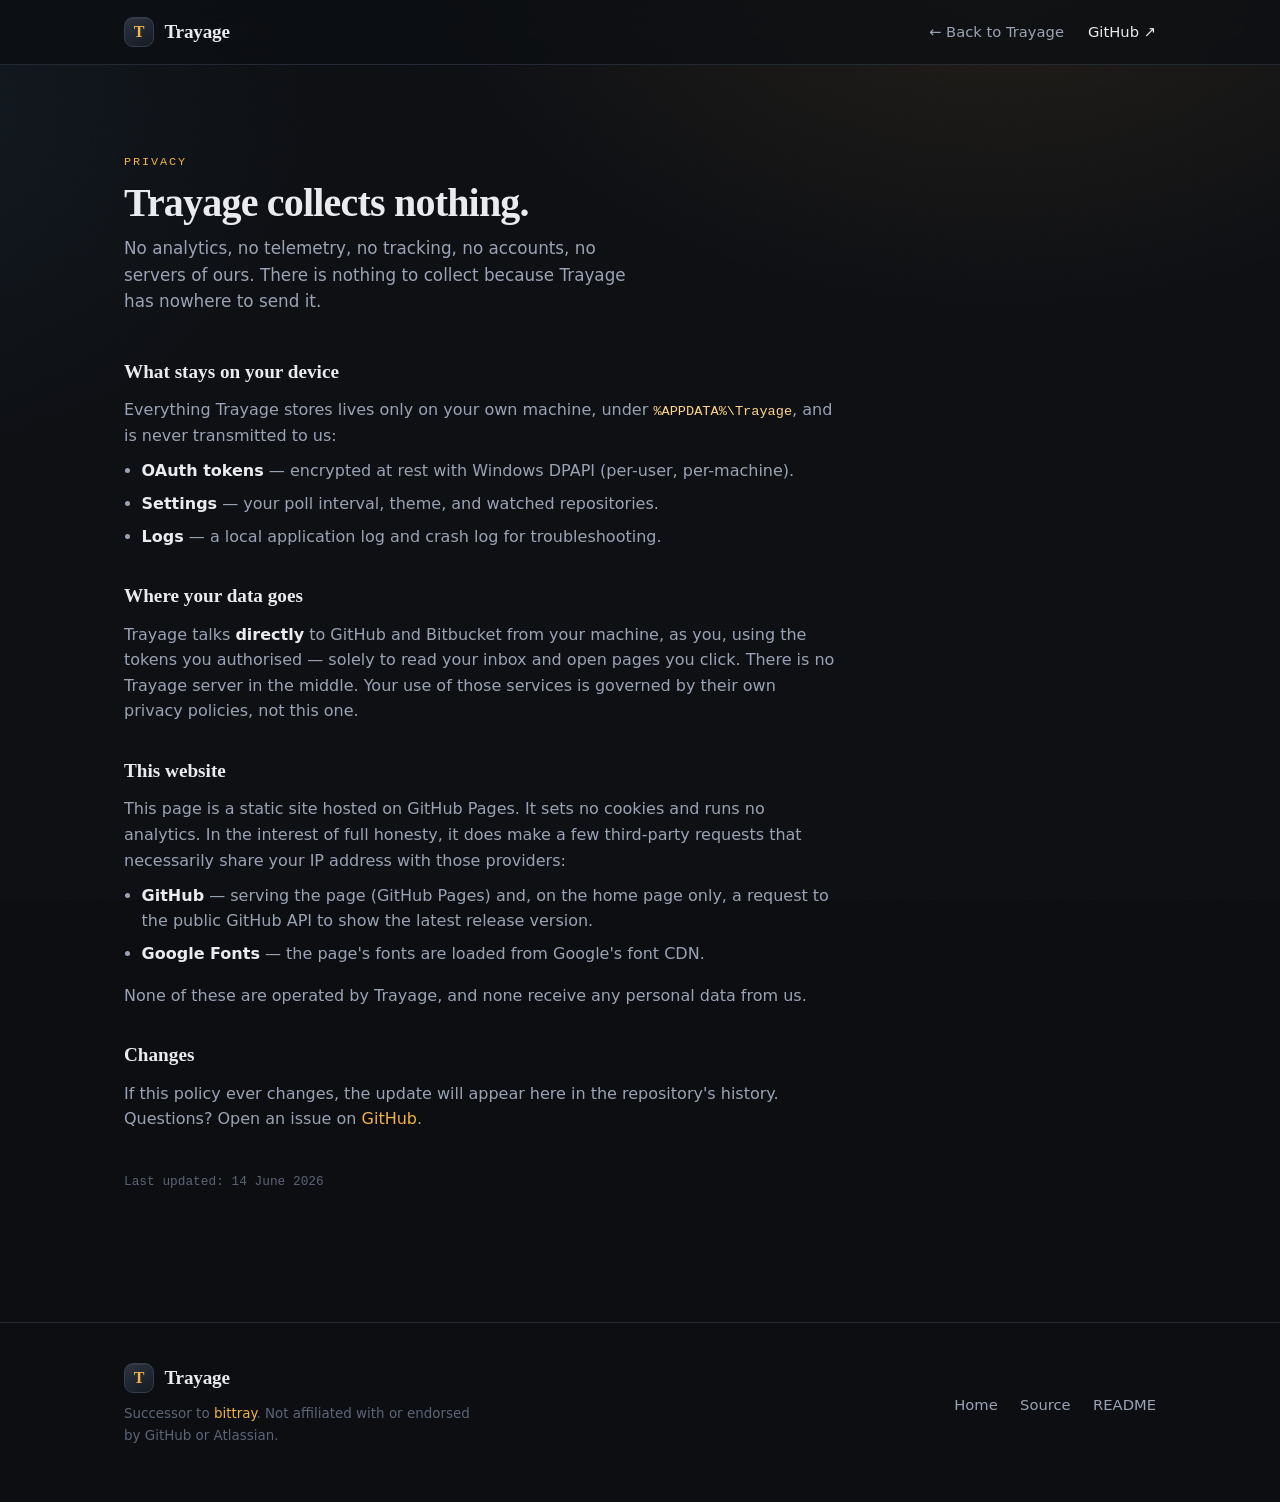
==== docs/privacy.html @ b47af522 "Add project landing page and release-verification docs Static GitHub Pages site under docs/ (index.h" ====
<!DOCTYPE html>
<html lang="en">
<head>
  <meta charset="utf-8" />
  <meta name="viewport" content="width=device-width, initial-scale=1" />

  <!-- This page uses no scripts and makes no API calls, so the policy is stricter
       than the landing page: deny everything but self, data-URI images, and fonts. -->
  <meta http-equiv="Content-Security-Policy" content="default-src 'none'; base-uri 'none'; img-src 'self' data:; style-src 'self' https://fonts.googleapis.com; font-src https://fonts.gstatic.com; form-action 'none'; frame-ancestors 'none'" />
  <meta http-equiv="Permissions-Policy" content="camera=(), microphone=(), geolocation=(), usb=(), serial=(), hid=(), bluetooth=(), midi=(), payment=(), accelerometer=(), gyroscope=(), magnetometer=(), display-capture=(), autoplay=()" />

  <meta name="referrer" content="strict-origin-when-cross-origin" />
  <meta name="color-scheme" content="dark" />
  <meta name="description" content="Trayage privacy policy — Trayage collects nothing. No analytics, no telemetry, no servers." />

  <title>Privacy — Trayage</title>

  <link rel="icon" href="data:image/svg+xml,%3Csvg xmlns='http://www.w3.org/2000/svg' viewBox='0 0 32 32'%3E%3Crect width='32' height='32' rx='8' fill='%23161b23'/%3E%3Ctext x='16' y='22' font-family='Georgia,serif' font-size='18' font-weight='bold' fill='%23f1b24a' text-anchor='middle'%3ET%3C/text%3E%3C/svg%3E" />

  <link rel="preconnect" href="https://fonts.googleapis.com" />
  <link rel="preconnect" href="https://fonts.gstatic.com" crossorigin />
  <link href="https://fonts.googleapis.com/css2?family=Bricolage+Grotesque:opsz,wght@12..96,600;12..96,700;12..96,800&family=Hanken+Grotesk:wght@400;500;600&family=JetBrains+Mono:wght@400;500&display=swap" rel="stylesheet" />
  <link rel="stylesheet" href="styles.css" />
</head>
<body>

  <header class="topbar">
    <div class="wrap">
      <div class="brand"><span class="mark">T</span> Trayage</div>
      <nav class="nav">
        <a href="index.html">← Back to Trayage</a>
        <a class="ext" href="https://github.com/michaelsanford/Trayage">GitHub ↗</a>
      </nav>
    </div>
  </header>

  <section>
    <div class="wrap">
      <div class="section-head">
        <div class="kicker">Privacy</div>
        <h2>Trayage collects nothing.</h2>
        <p>No analytics, no telemetry, no tracking, no accounts, no servers of ours. There is
          nothing to collect because Trayage has nowhere to send it.</p>
      </div>

      <div class="legal">
        <h3>What stays on your device</h3>
        <p>Everything Trayage stores lives only on your own machine, under
          <code>%APPDATA%\Trayage</code>, and is never transmitted to us:</p>
        <ul>
          <li><strong>OAuth tokens</strong> — encrypted at rest with Windows DPAPI (per-user, per-machine).</li>
          <li><strong>Settings</strong> — your poll interval, theme, and watched repositories.</li>
          <li><strong>Logs</strong> — a local application log and crash log for troubleshooting.</li>
        </ul>

        <h3>Where your data goes</h3>
        <p>Trayage talks <strong>directly</strong> to GitHub and Bitbucket from your machine, as you,
          using the tokens you authorised — solely to read your inbox and open pages you click.
          There is no Trayage server in the middle. Your use of those services is governed by
          their own privacy policies, not this one.</p>

        <h3>This website</h3>
        <p>This page is a static site hosted on GitHub Pages. It sets no cookies and runs no
          analytics. In the interest of full honesty, it does make a few third-party requests
          that necessarily share your IP address with those providers:</p>
        <ul>
          <li><strong>GitHub</strong> — serving the page (GitHub Pages) and, on the home page only, a
            request to the public GitHub API to show the latest release version.</li>
          <li><strong>Google Fonts</strong> — the page's fonts are loaded from Google's font CDN.</li>
        </ul>
        <p>None of these are operated by Trayage, and none receive any personal data from us.</p>

        <h3>Changes</h3>
        <p>If this policy ever changes, the update will appear here in the repository's history.
          Questions? Open an issue on
          <a href="https://github.com/michaelsanford/Trayage/issues">GitHub</a>.</p>

        <p class="updated">Last updated: 14 June 2026</p>
      </div>
    </div>
  </section>

  <footer>
    <div class="wrap">
      <div>
        <div class="brand"><span class="mark">T</span> Trayage</div>
        <p class="muted">Successor to <a href="https://github.com/michaelsanford/bittray">bittray</a>. Not affiliated with or endorsed by GitHub or Atlassian.</p>
      </div>
      <div class="f-links">
        <a href="index.html">Home</a>
        <a href="https://github.com/michaelsanford/Trayage">Source</a>
        <a href="https://github.com/michaelsanford/Trayage/blob/main/README.md">README</a>
      </div>
    </div>
  </footer>

</body>
</html>
---- docs/styles.css ----
/* Trayage — project page styles.
   Dark instrument-panel aesthetic: graphite base, amber signal accent, a red
   "unread" dot echoing the app's tray badge. All styling lives here so the page
   can ship a strict CSP with no inline styles. */

:root {
  --bg: #0c0e12;
  --bg-2: #0f1218;
  --surface: #151a22;
  --surface-2: #1b212c;
  --border: #232a36;
  --border-bright: #343d4d;
  --text: #e9ebef;
  --muted: #9aa3b5;
  --faint: #5c6577;
  --accent: #f1b24a;
  --accent-soft: #ffd587;
  --signal: #e5484d;
  --ok: #41c463;

  --font-display: "Bricolage Grotesque", Georgia, serif;
  --font-body: "Hanken Grotesk", system-ui, sans-serif;
  --font-mono: "JetBrains Mono", ui-monospace, monospace;

  --maxw: 1080px;
  --radius: 14px;
  --radius-lg: 20px;
}

* { box-sizing: border-box; margin: 0; padding: 0; }

html { scroll-behavior: smooth; }

body {
  font-family: var(--font-body);
  color: var(--text);
  background-color: var(--bg);
  /* Layered atmosphere: two soft amber/teal glows over a graphite base. */
  background-image:
    radial-gradient(60rem 40rem at 78% -8%, rgba(241, 178, 74, 0.10), transparent 60%),
    radial-gradient(50rem 40rem at -10% 12%, rgba(60, 120, 160, 0.10), transparent 55%);
  background-attachment: fixed;
  line-height: 1.6;
  -webkit-font-smoothing: antialiased;
  text-rendering: optimizeLegibility;
  overflow-x: hidden;
}

/* Fine film grain over everything for tactile depth. */
body::before {
  content: "";
  position: fixed;
  inset: 0;
  z-index: 0;
  pointer-events: none;
  opacity: 0.035;
  background-image: url("data:image/svg+xml,%3Csvg xmlns='http://www.w3.org/2000/svg' width='160' height='160'%3E%3Cfilter id='n'%3E%3CfeTurbulence type='fractalNoise' baseFrequency='0.85' numOctaves='2' stitchTiles='stitch'/%3E%3C/filter%3E%3Crect width='100%25' height='100%25' filter='url(%23n)'/%3E%3C/svg%3E");
}

.wrap { position: relative; z-index: 1; max-width: var(--maxw); margin: 0 auto; padding: 0 1.5rem; }

a { color: var(--accent); text-decoration: none; }
a:hover { color: var(--accent-soft); }

/* ---------- Top bar ---------- */
.topbar {
  position: sticky;
  top: 0;
  z-index: 20;
  backdrop-filter: blur(12px);
  background: rgba(12, 14, 18, 0.72);
  border-bottom: 1px solid var(--border);
}
.topbar .wrap { display: flex; align-items: center; justify-content: space-between; height: 64px; }
.brand { display: flex; align-items: center; gap: 0.65rem; font-family: var(--font-display); font-weight: 700; font-size: 1.2rem; letter-spacing: -0.01em; }
.brand .mark { display: grid; place-items: center; width: 30px; height: 30px; border-radius: 9px; background: linear-gradient(150deg, #2b3340, #161b23); border: 1px solid var(--border-bright); color: var(--accent); font-weight: 800; font-size: 1rem; box-shadow: inset 0 1px 0 rgba(255,255,255,0.06); }
.nav { display: flex; gap: 1.5rem; font-size: 0.92rem; }
.nav a { color: var(--muted); }
.nav a:hover { color: var(--text); }
.nav .ext { color: var(--text); }
@media (max-width: 720px) { .nav { display: none; } }

/* ---------- Hero ---------- */
.hero { padding: clamp(3.5rem, 9vw, 7rem) 0 clamp(2.5rem, 6vw, 4.5rem); }
.hero .wrap { display: grid; grid-template-columns: 1.05fr 0.95fr; gap: clamp(2rem, 5vw, 4rem); align-items: center; }
@media (max-width: 900px) { .hero .wrap { grid-template-columns: 1fr; } }

.eyebrow {
  display: inline-flex; align-items: center; gap: 0.55rem;
  font-family: var(--font-mono); font-size: 0.72rem; letter-spacing: 0.14em; text-transform: uppercase;
  color: var(--muted); border: 1px solid var(--border); border-radius: 999px; padding: 0.35rem 0.8rem;
  background: rgba(255,255,255,0.015);
}
.dot { width: 7px; height: 7px; border-radius: 50%; background: var(--ok); box-shadow: 0 0 0 0 rgba(65,196,99,0.5); animation: pulse 2.4s ease-out infinite; }
@keyframes pulse { 0% { box-shadow: 0 0 0 0 rgba(65,196,99,0.45); } 70% { box-shadow: 0 0 0 7px rgba(65,196,99,0); } 100% { box-shadow: 0 0 0 0 rgba(65,196,99,0); } }

h1.title {
  font-family: var(--font-display); font-weight: 800; letter-spacing: -0.03em; line-height: 0.98;
  font-size: clamp(2.7rem, 7vw, 4.6rem); margin: 1.4rem 0 1.1rem;
}
.title .grad { background: linear-gradient(100deg, var(--accent), var(--accent-soft) 60%, #fff); -webkit-background-clip: text; background-clip: text; color: transparent; }
.lede { font-size: clamp(1.05rem, 2.2vw, 1.3rem); color: var(--muted); max-width: 34ch; }
.lede strong { color: var(--text); font-weight: 600; }

.cta { display: flex; flex-wrap: wrap; gap: 0.8rem; margin-top: 2rem; }
.btn {
  display: inline-flex; align-items: center; gap: 0.5rem; font-weight: 600; font-size: 0.95rem;
  padding: 0.72rem 1.2rem; border-radius: 11px; border: 1px solid var(--border-bright); transition: transform .15s ease, border-color .15s ease, background .15s ease;
}
.btn svg { width: 17px; height: 17px; }
.btn-primary { background: linear-gradient(180deg, var(--accent-soft), var(--accent)); color: #2a1d05; border-color: transparent; box-shadow: 0 6px 24px -10px rgba(241,178,74,0.7); }
.btn-primary:hover { transform: translateY(-2px); color: #2a1d05; }
.btn-ghost { background: var(--surface); color: var(--text); }
.btn-ghost:hover { transform: translateY(-2px); border-color: var(--accent); color: var(--text); }

/* Animated entrance */
.reveal { opacity: 0; transform: translateY(14px); animation: rise .7s cubic-bezier(.2,.7,.2,1) forwards; }
.d1 { animation-delay: .05s; } .d2 { animation-delay: .15s; } .d3 { animation-delay: .25s; } .d4 { animation-delay: .35s; } .d5 { animation-delay: .45s; }
@keyframes rise { to { opacity: 1; transform: none; } }

/* ---------- Tray flyout mock ---------- */
.mock {
  position: relative; background: linear-gradient(180deg, var(--surface-2), var(--surface));
  border: 1px solid var(--border-bright); border-radius: var(--radius-lg); padding: 1.1rem;
  box-shadow: 0 40px 80px -30px rgba(0,0,0,0.75), inset 0 1px 0 rgba(255,255,255,0.04);
}
.mock::after { content: ""; position: absolute; right: 30px; bottom: -9px; width: 18px; height: 18px; background: var(--surface); border-right: 1px solid var(--border-bright); border-bottom: 1px solid var(--border-bright); transform: rotate(45deg); }
.mock-head { display: flex; align-items: center; justify-content: space-between; margin-bottom: 0.9rem; }
.mock-head h3 { font-family: var(--font-display); font-weight: 700; font-size: 1.15rem; }
.mock-tools { display: flex; gap: 0.4rem; }
.mock-tools span { width: 26px; height: 26px; border-radius: 7px; border: 1px solid var(--border); display: grid; place-items: center; color: var(--muted); }
.mock-tools svg { width: 14px; height: 14px; }
.group-label { font-family: var(--font-mono); font-size: 0.68rem; letter-spacing: 0.06em; color: var(--faint); margin: 0.7rem 0 0.4rem; }
.item { display: grid; grid-template-columns: auto 1fr auto; gap: 0.7rem; align-items: start; padding: 0.6rem 0.65rem; border-radius: 10px; transition: background .15s ease; }
.item:hover { background: rgba(255,255,255,0.03); }
.item .glyph { width: 26px; height: 26px; border-radius: 7px; display: grid; place-items: center; background: var(--bg-2); border: 1px solid var(--border); color: var(--accent); margin-top: 2px; }
.item .glyph svg { width: 14px; height: 14px; }
.item .it-title { font-weight: 600; font-size: 0.92rem; }
.item .it-sub { font-size: 0.76rem; color: var(--muted); font-family: var(--font-mono); }
.item .unread { width: 9px; height: 9px; border-radius: 50%; background: var(--signal); margin-top: 8px; box-shadow: 0 0 10px 0 rgba(229,72,77,0.7); }
.mock-foot { margin-top: 0.9rem; padding-top: 0.7rem; border-top: 1px solid var(--border); font-size: 0.74rem; color: var(--faint); font-family: var(--font-mono); }

/* ---------- Sections ---------- */
section { padding: clamp(3rem, 7vw, 5.5rem) 0; }
.section-head { max-width: 52ch; margin-bottom: 2.6rem; }
.kicker { font-family: var(--font-mono); font-size: 0.74rem; letter-spacing: 0.16em; text-transform: uppercase; color: var(--accent); }
h2 { font-family: var(--font-display); font-weight: 700; letter-spacing: -0.02em; font-size: clamp(1.7rem, 4vw, 2.5rem); margin: 0.6rem 0 0.7rem; line-height: 1.05; }
.section-head p { color: var(--muted); font-size: 1.05rem; }
.divider { height: 1px; background: linear-gradient(90deg, transparent, var(--border), transparent); }

/* Feature grid */
.grid { display: grid; grid-template-columns: repeat(3, 1fr); gap: 1rem; }
@media (max-width: 860px) { .grid { grid-template-columns: 1fr 1fr; } }
@media (max-width: 560px) { .grid { grid-template-columns: 1fr; } }
.card {
  background: linear-gradient(180deg, var(--surface), var(--bg-2)); border: 1px solid var(--border);
  border-radius: var(--radius); padding: 1.4rem; transition: transform .18s ease, border-color .18s ease;
  position: relative; overflow: hidden;
}
.card::before { content: ""; position: absolute; inset: 0 0 auto 0; height: 2px; background: linear-gradient(90deg, var(--accent), transparent); opacity: 0; transition: opacity .18s ease; }
.card:hover { transform: translateY(-4px); border-color: var(--border-bright); }
.card:hover::before { opacity: 1; }
.card .ico { width: 42px; height: 42px; border-radius: 11px; display: grid; place-items: center; background: var(--bg); border: 1px solid var(--border-bright); color: var(--accent); margin-bottom: 1rem; }
.card .ico svg { width: 21px; height: 21px; }
.card h3 { font-family: var(--font-display); font-weight: 700; font-size: 1.12rem; margin-bottom: 0.4rem; }
.card p { color: var(--muted); font-size: 0.93rem; }

/* How it works */
.flow { display: grid; grid-template-columns: repeat(4, 1fr); gap: 1rem; counter-reset: step; }
@media (max-width: 760px) { .flow { grid-template-columns: 1fr 1fr; } }
.step { position: relative; padding: 1.3rem; border: 1px solid var(--border); border-radius: var(--radius); background: var(--bg-2); }
.step .n { counter-increment: step; font-family: var(--font-mono); font-size: 0.8rem; color: var(--accent); }
.step .n::before { content: "0" counter(step); }
.step h4 { font-family: var(--font-display); font-weight: 700; font-size: 1.05rem; margin: 0.4rem 0 0.35rem; }
.step p { color: var(--muted); font-size: 0.88rem; }

/* Providers */
.providers { display: grid; grid-template-columns: 1fr 1fr; gap: 1rem; }
@media (max-width: 760px) { .providers { grid-template-columns: 1fr; } }
.provider { border: 1px solid var(--border); border-radius: var(--radius); padding: 1.6rem; background: linear-gradient(180deg, var(--surface), var(--bg-2)); }
.provider .ptag { display: inline-flex; align-items: center; gap: 0.5rem; font-family: var(--font-mono); font-size: 0.72rem; letter-spacing: 0.08em; text-transform: uppercase; color: var(--muted); border: 1px solid var(--border); border-radius: 999px; padding: 0.3rem 0.7rem; }
.provider h3 { font-family: var(--font-display); font-weight: 700; font-size: 1.35rem; margin: 0.9rem 0 0.5rem; }
.provider p { color: var(--muted); font-size: 0.95rem; }
.provider ul { list-style: none; margin-top: 1rem; display: grid; gap: 0.55rem; }
.provider li { display: flex; gap: 0.6rem; font-size: 0.9rem; color: var(--text); }
.provider li svg { width: 16px; height: 16px; color: var(--accent); flex: none; margin-top: 4px; }
.note { margin-top: 1.5rem; padding: 0.9rem 1rem; border-left: 3px solid var(--accent); background: rgba(241,178,74,0.06); border-radius: 0 10px 10px 0; font-size: 0.86rem; color: var(--muted); }
.note strong { color: var(--text); }

/* Architecture */
.arch { display: grid; gap: 0.8rem; }
.arch-row { display: grid; grid-template-columns: 220px 1fr; gap: 1.2rem; align-items: center; padding: 1.1rem 1.3rem; border: 1px solid var(--border); border-radius: var(--radius); background: var(--bg-2); }
@media (max-width: 640px) { .arch-row { grid-template-columns: 1fr; gap: 0.4rem; } }
.arch-row code { font-family: var(--font-mono); color: var(--accent-soft); font-size: 0.95rem; }
.arch-row span { color: var(--muted); font-size: 0.92rem; }

/* Tech badges */
.badges { display: flex; flex-wrap: wrap; gap: 0.6rem; margin-top: 1.6rem; }
.badge { font-family: var(--font-mono); font-size: 0.82rem; color: var(--text); border: 1px solid var(--border-bright); background: var(--bg-2); border-radius: 999px; padding: 0.45rem 0.95rem; }
.badge b { color: var(--accent); font-weight: 600; }

/* Verify */
.verify { display: grid; grid-template-columns: 1.25fr 0.75fr; gap: 1.2rem; align-items: start; }
@media (max-width: 820px) { .verify { grid-template-columns: 1fr; } }
.term { background: #07090d; border: 1px solid var(--border-bright); border-radius: 14px; overflow: hidden; box-shadow: 0 30px 60px -30px rgba(0,0,0,0.7); }
.term-bar { display: flex; gap: 0.45rem; padding: 0.7rem 0.9rem; border-bottom: 1px solid var(--border); background: rgba(255,255,255,0.015); }
.term-bar i { width: 11px; height: 11px; border-radius: 50%; background: #333b4a; }
.term-bar i:nth-child(1) { background: var(--signal); }
.term-bar i:nth-child(2) { background: var(--accent); }
.term-bar i:nth-child(3) { background: var(--ok); }
.term pre { margin: 0; padding: 1.1rem 1.2rem; font-family: var(--font-mono); font-size: 0.8rem; line-height: 1.8; color: #cdd3df; overflow-x: auto; }
.term .c { color: var(--faint); }
.term .ok { color: var(--ok); }
.term .ac { color: var(--accent-soft); }
.checks { display: grid; gap: 0.8rem; }
.check { border: 1px solid var(--border); border-radius: var(--radius); padding: 1.1rem 1.2rem; background: var(--bg-2); }
.check h4 { font-family: var(--font-display); font-weight: 700; font-size: 1.05rem; margin-bottom: 0.3rem; }
.check p { color: var(--muted); font-size: 0.87rem; margin-bottom: 0.6rem; }
.check code { font-family: var(--font-mono); font-size: 0.76rem; color: var(--accent-soft); }
.manual { margin-top: 1.2rem; }
.manual-h { font-family: var(--font-display); font-weight: 700; font-size: 1.05rem; color: var(--muted); margin-bottom: 0.7rem; }
.codeblock { background: #07090d; border: 1px solid var(--border); border-radius: 12px; padding: 1rem 1.15rem; font-family: var(--font-mono); font-size: 0.78rem; line-height: 1.85; color: #cdd3df; overflow-x: auto; white-space: pre; }
.codeblock .c { color: var(--faint); }

/* Legal / privacy prose */
.legal { max-width: 70ch; }
.legal h3 { font-family: var(--font-display); font-weight: 700; font-size: 1.2rem; margin: 2rem 0 0.6rem; color: var(--text); }
.legal p { color: var(--muted); margin-bottom: 0.6rem; }
.legal ul { margin: 0.4rem 0 1rem 1.1rem; display: grid; gap: 0.45rem; }
.legal li { color: var(--muted); }
.legal strong { color: var(--text); font-weight: 600; }
.legal code { font-family: var(--font-mono); font-size: 0.85em; color: var(--accent-soft); }
.legal .updated { color: var(--faint); font-family: var(--font-mono); font-size: 0.8rem; margin-top: 2.5rem; }

/* Footer */
footer { border-top: 1px solid var(--border); padding: 2.5rem 0 3.5rem; margin-top: 2rem; }
footer .wrap { display: flex; flex-wrap: wrap; justify-content: space-between; gap: 1.2rem; align-items: center; }
footer .f-links { display: flex; gap: 1.4rem; flex-wrap: wrap; font-size: 0.92rem; }
footer .f-links a { color: var(--muted); }
footer .f-links a:hover { color: var(--text); }
footer .muted { color: var(--faint); font-size: 0.84rem; max-width: 42ch; margin-top: 0.6rem; }

@media (prefers-reduced-motion: reduce) {
  * { animation: none !important; transition: none !important; scroll-behavior: auto !important; }
  .reveal { opacity: 1; transform: none; }
}
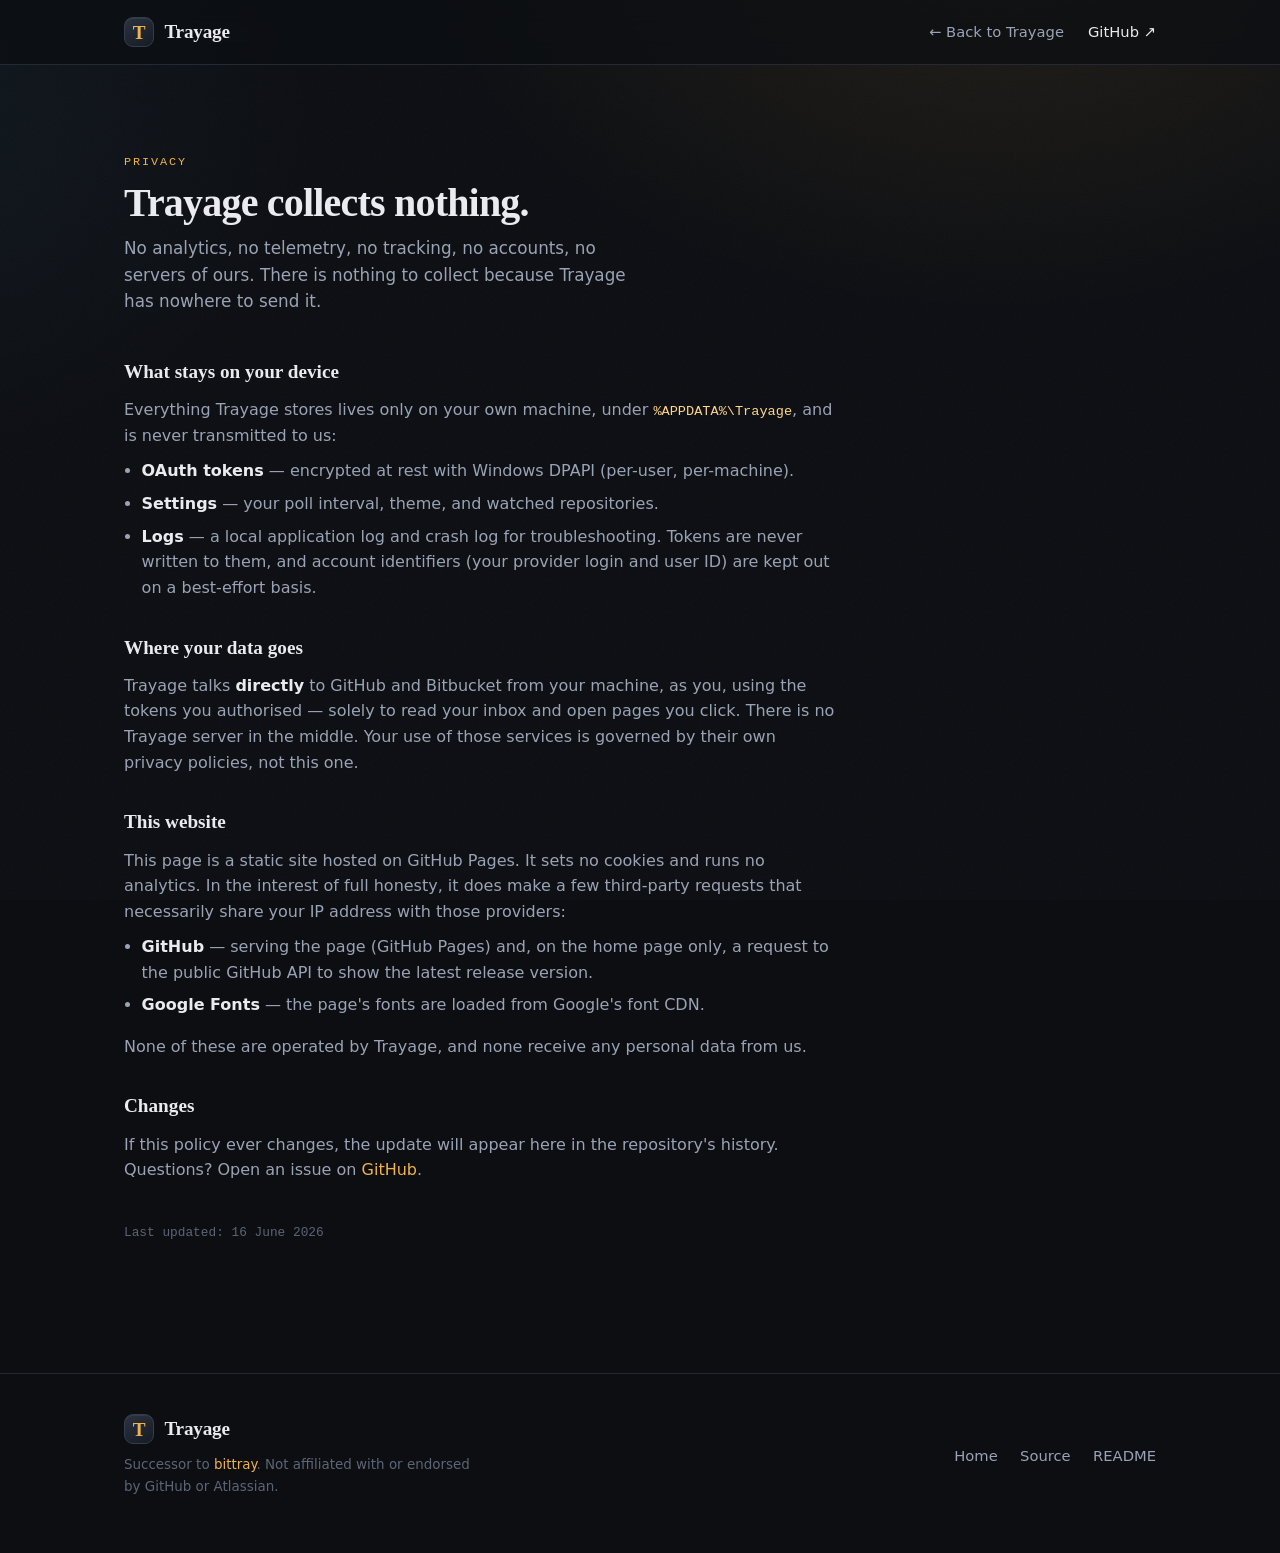
==== commit 9a0b49b5: "Document best-effort PII redaction in logs State in the README data-storage section and the privacy " ====
--- a/docs/privacy.html
+++ b/docs/privacy.html
@@ -50,7 +50,9 @@
         <ul>
           <li><strong>OAuth tokens</strong> — encrypted at rest with Windows DPAPI (per-user, per-machine).</li>
           <li><strong>Settings</strong> — your poll interval, theme, and watched repositories.</li>
-          <li><strong>Logs</strong> — a local application log and crash log for troubleshooting.</li>
+          <li><strong>Logs</strong> — a local application log and crash log for troubleshooting.
+            Tokens are never written to them, and account identifiers (your provider login and
+            user ID) are kept out on a best-effort basis.</li>
         </ul>
 
         <h3>Where your data goes</h3>
@@ -75,7 +77,7 @@
           Questions? Open an issue on
           <a href="https://github.com/michaelsanford/Trayage/issues">GitHub</a>.</p>
 
-        <p class="updated">Last updated: 14 June 2026</p>
+        <p class="updated">Last updated: 16 June 2026</p>
       </div>
     </div>
   </section>
--- a/docs/styles.css
+++ b/docs/styles.css
@@ -73,7 +73,8 @@
 }
 .topbar .wrap { display: flex; align-items: center; justify-content: space-between; height: 64px; }
 .brand { display: flex; align-items: center; gap: 0.65rem; font-family: var(--font-display); font-weight: 700; font-size: 1.2rem; letter-spacing: -0.01em; }
-.brand .mark { display: grid; place-items: center; width: 30px; height: 30px; border-radius: 9px; background: linear-gradient(150deg, #2b3340, #161b23); border: 1px solid var(--border-bright); color: var(--accent); font-weight: 800; font-size: 1rem; box-shadow: inset 0 1px 0 rgba(255,255,255,0.06); }
+.brand .mark { display: grid; place-items: center; width: 30px; height: 30px; border-radius: 9px; background: linear-gradient(150deg, #2b3340, #161b23); border: 1px solid var(--border-bright); color: var(--accent); box-shadow: inset 0 1px 0 rgba(255,255,255,0.06); }
+.brand .mark svg { width: 18px; height: 18px; display: block; }
 .nav { display: flex; gap: 1.5rem; font-size: 0.92rem; }
 .nav a { color: var(--muted); }
 .nav a:hover { color: var(--text); }
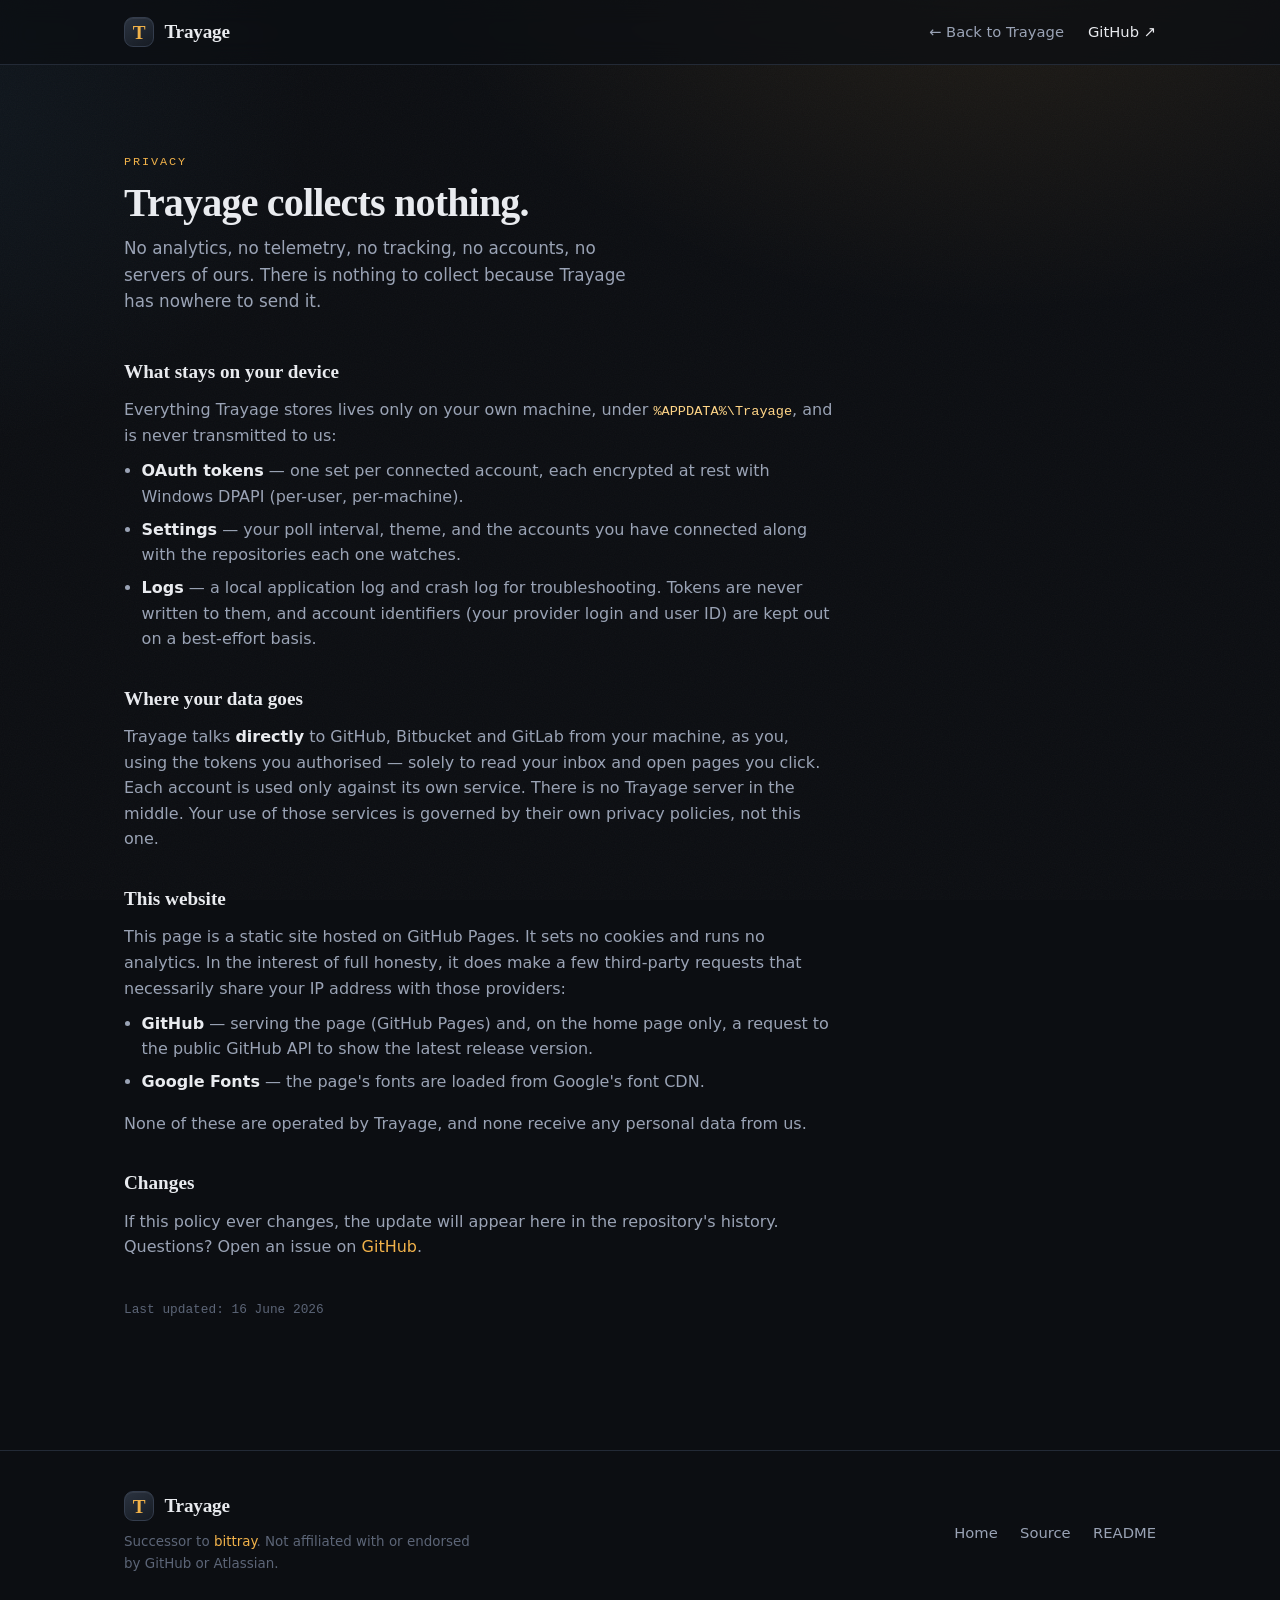
==== commit a6cd3479: "docs: describe multiple accounts per provider README: the Settings window is now five pages rather t" ====
--- a/docs/privacy.html
+++ b/docs/privacy.html
@@ -48,16 +48,19 @@
         <p>Everything Trayage stores lives only on your own machine, under
           <code>%APPDATA%\Trayage</code>, and is never transmitted to us:</p>
         <ul>
-          <li><strong>OAuth tokens</strong> — encrypted at rest with Windows DPAPI (per-user, per-machine).</li>
-          <li><strong>Settings</strong> — your poll interval, theme, and watched repositories.</li>
+          <li><strong>OAuth tokens</strong> — one set per connected account, each encrypted at rest
+            with Windows DPAPI (per-user, per-machine).</li>
+          <li><strong>Settings</strong> — your poll interval, theme, and the accounts you have
+            connected along with the repositories each one watches.</li>
           <li><strong>Logs</strong> — a local application log and crash log for troubleshooting.
             Tokens are never written to them, and account identifiers (your provider login and
             user ID) are kept out on a best-effort basis.</li>
         </ul>
 
         <h3>Where your data goes</h3>
-        <p>Trayage talks <strong>directly</strong> to GitHub and Bitbucket from your machine, as you,
-          using the tokens you authorised — solely to read your inbox and open pages you click.
+        <p>Trayage talks <strong>directly</strong> to GitHub, Bitbucket and GitLab from your machine,
+          as you, using the tokens you authorised — solely to read your inbox and open pages you click.
+          Each account is used only against its own service.
           There is no Trayage server in the middle. Your use of those services is governed by
           their own privacy policies, not this one.</p>
 
--- a/docs/styles.css
+++ b/docs/styles.css
@@ -136,6 +136,7 @@
 .item:hover { background: rgba(255,255,255,0.03); }
 .item .glyph { width: 26px; height: 26px; border-radius: 7px; display: grid; place-items: center; background: var(--bg-2); border: 1px solid var(--border); color: var(--accent); margin-top: 2px; }
 .item .glyph svg { width: 14px; height: 14px; }
+.item .glyph.gl { color: #FC6D26; border-color: rgba(252,109,38,0.45); }
 .item .it-title { font-weight: 600; font-size: 0.92rem; }
 .item .it-sub { font-size: 0.76rem; color: var(--muted); font-family: var(--font-mono); }
 .item .unread { width: 9px; height: 9px; border-radius: 50%; background: var(--signal); margin-top: 8px; box-shadow: 0 0 10px 0 rgba(229,72,77,0.7); }
@@ -176,9 +177,14 @@
 .step p { color: var(--muted); font-size: 0.88rem; }
 
 /* Providers */
-.providers { display: grid; grid-template-columns: 1fr 1fr; gap: 1rem; }
-@media (max-width: 760px) { .providers { grid-template-columns: 1fr; } }
+.providers { display: grid; grid-template-columns: repeat(3, 1fr); gap: 1rem; }
+@media (max-width: 980px) { .providers { grid-template-columns: 1fr; } }
 .provider { border: 1px solid var(--border); border-radius: var(--radius); padding: 1.6rem; background: linear-gradient(180deg, var(--surface), var(--bg-2)); }
+.provider .plogo { margin-bottom: 0.9rem; line-height: 0; }
+.provider .plogo svg { width: 30px; height: 30px; }
+.provider .plogo.gh { color: var(--text); }
+.provider .plogo.bb { color: #2684FF; }
+.provider .plogo.gl { color: #FC6D26; }
 .provider .ptag { display: inline-flex; align-items: center; gap: 0.5rem; font-family: var(--font-mono); font-size: 0.72rem; letter-spacing: 0.08em; text-transform: uppercase; color: var(--muted); border: 1px solid var(--border); border-radius: 999px; padding: 0.3rem 0.7rem; }
 .provider h3 { font-family: var(--font-display); font-weight: 700; font-size: 1.35rem; margin: 0.9rem 0 0.5rem; }
 .provider p { color: var(--muted); font-size: 0.95rem; }
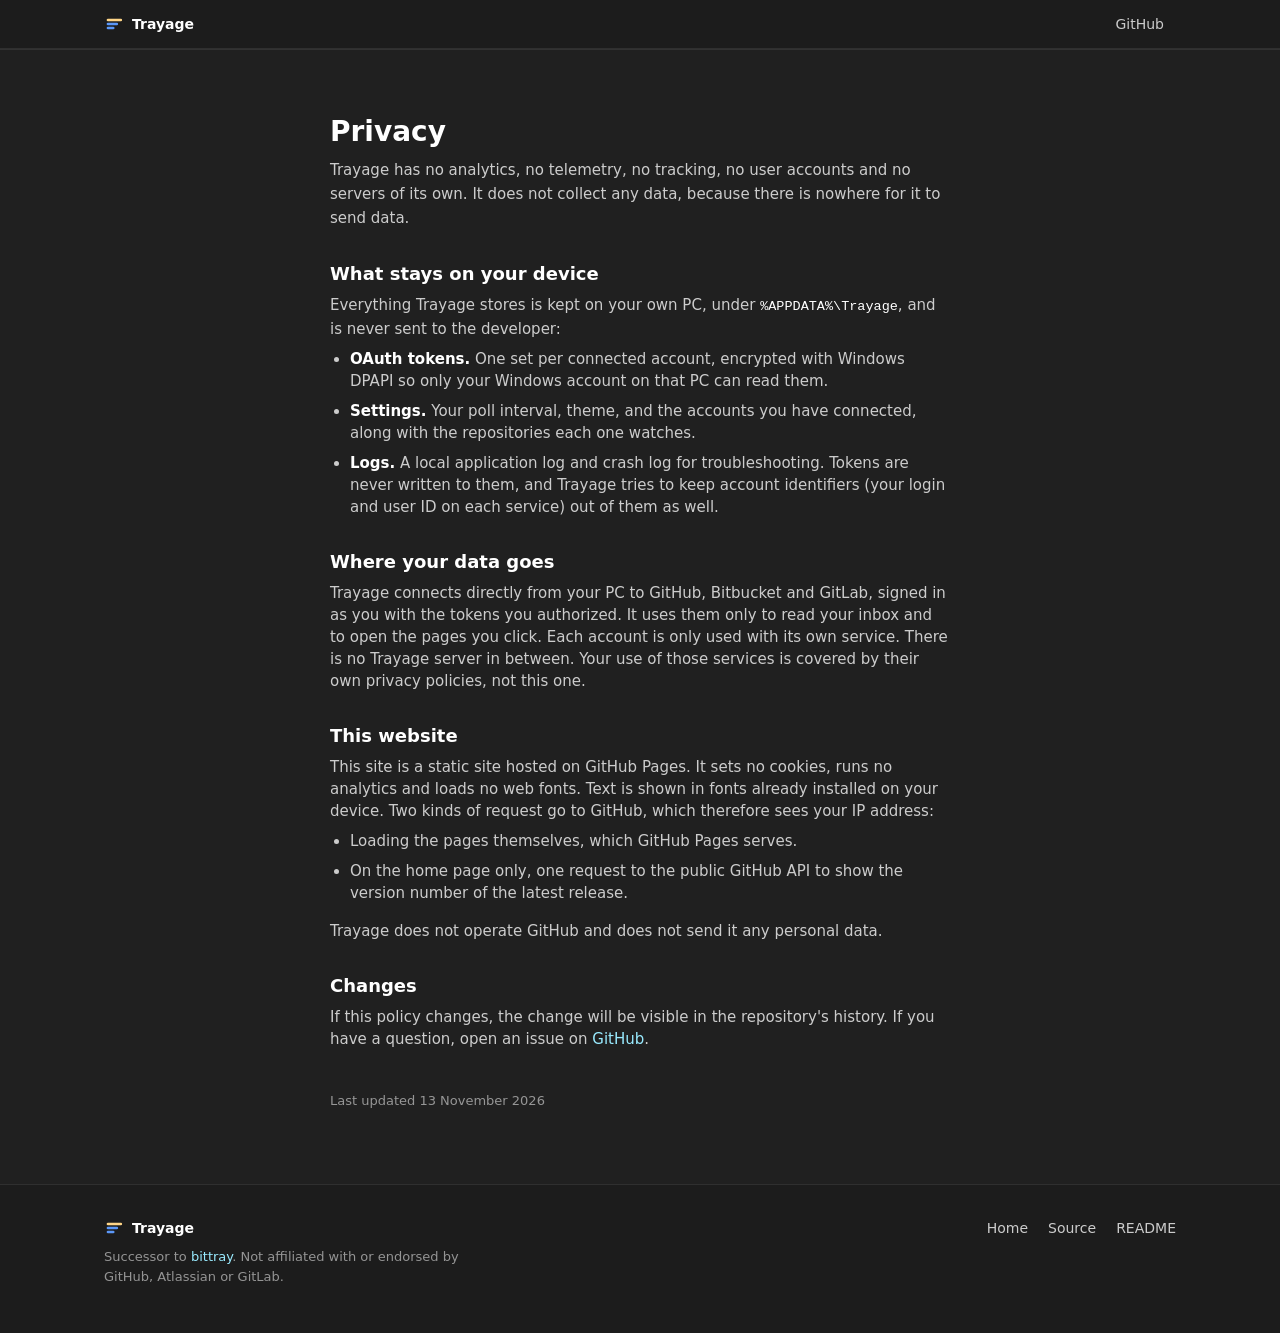
==== commit 926e73ae: "docs(site): rebuild the site to match the app's Fluent UI - Use the WPF-UI dark theme colours, Segoe" ====
--- a/docs/privacy.html
+++ b/docs/privacy.html
@@ -4,92 +4,68 @@
   <meta charset="utf-8" />
   <meta name="viewport" content="width=device-width, initial-scale=1" />
 
-  <!-- This page uses no scripts and makes no API calls, so the policy is stricter
-       than the landing page: deny everything but self, data-URI images, and fonts. -->
-  <meta http-equiv="Content-Security-Policy" content="default-src 'none'; base-uri 'none'; img-src 'self' data:; style-src 'self' https://fonts.googleapis.com; font-src https://fonts.gstatic.com; form-action 'none'; frame-ancestors 'none'" />
+  <!-- This page uses no scripts, makes no API calls and loads no web fonts, so the
+       policy is stricter than the landing page: deny everything but self and
+       data-URI images. -->
+  <meta http-equiv="Content-Security-Policy" content="default-src 'none'; base-uri 'none'; img-src 'self' data:; style-src 'self'; form-action 'none'; frame-ancestors 'none'" />
   <meta http-equiv="Permissions-Policy" content="camera=(), microphone=(), geolocation=(), usb=(), serial=(), hid=(), bluetooth=(), midi=(), payment=(), accelerometer=(), gyroscope=(), magnetometer=(), display-capture=(), autoplay=()" />
 
   <meta name="referrer" content="strict-origin-when-cross-origin" />
   <meta name="color-scheme" content="dark" />
-  <meta name="description" content="Trayage privacy policy — Trayage collects nothing. No analytics, no telemetry, no servers." />
+  <meta name="description" content="Trayage privacy policy. Trayage has no analytics, no telemetry and no servers, and collects no data." />
 
-  <title>Privacy — Trayage</title>
+  <title>Privacy: Trayage</title>
 
-  <link rel="icon" href="data:image/svg+xml,%3Csvg xmlns='http://www.w3.org/2000/svg' viewBox='0 0 32 32'%3E%3Crect width='32' height='32' rx='8' fill='%23161b23'/%3E%3Ctext x='16' y='22' font-family='Georgia,serif' font-size='18' font-weight='bold' fill='%23f1b24a' text-anchor='middle'%3ET%3C/text%3E%3C/svg%3E" />
-
-  <link rel="preconnect" href="https://fonts.googleapis.com" />
-  <link rel="preconnect" href="https://fonts.gstatic.com" crossorigin />
-  <link href="https://fonts.googleapis.com/css2?family=Bricolage+Grotesque:opsz,wght@12..96,600;12..96,700;12..96,800&family=Hanken+Grotesk:wght@400;500;600&family=JetBrains+Mono:wght@400;500&display=swap" rel="stylesheet" />
+  <link rel="icon" href="data:image/svg+xml,%3Csvg xmlns='http://www.w3.org/2000/svg' viewBox='0 0 32 32'%3E%3Crect width='32' height='32' rx='7' fill='%23202020'/%3E%3Cg stroke-width='4.32' stroke-linecap='round'%3E%3Cline x1='6.4' y1='9.6' x2='26.88' y2='9.6' stroke='%23ffd587'/%3E%3Cline x1='6.4' y1='16' x2='20.48' y2='16' stroke='%235b97f7'/%3E%3Cline x1='6.4' y1='22.4' x2='14.72' y2='22.4' stroke='%235b97f7'/%3E%3C/g%3E%3C/svg%3E" />
   <link rel="stylesheet" href="styles.css" />
 </head>
 <body>
 
   <header class="topbar">
     <div class="wrap">
-      <div class="brand"><span class="mark">T</span> Trayage</div>
+      <a class="brand" href="index.html"><span class="mark" aria-hidden="true"><svg viewBox="0 0 32 32"><g stroke-width="4.32" stroke-linecap="round"><line x1="6.4" y1="9.6" x2="26.88" y2="9.6" stroke="#ffd587"/><line x1="6.4" y1="16" x2="20.48" y2="16" stroke="#5b97f7"/><line x1="6.4" y1="22.4" x2="14.72" y2="22.4" stroke="#5b97f7"/></g></svg></span> Trayage</a>
       <nav class="nav">
-        <a href="index.html">← Back to Trayage</a>
-        <a class="ext" href="https://github.com/michaelsanford/Trayage">GitHub ↗</a>
+        <a class="ext" href="https://github.com/michaelsanford/Trayage">GitHub</a>
       </nav>
     </div>
   </header>
 
   <section>
-    <div class="wrap">
-      <div class="section-head">
-        <div class="kicker">Privacy</div>
-        <h2>Trayage collects nothing.</h2>
-        <p>No analytics, no telemetry, no tracking, no accounts, no servers of ours. There is
-          nothing to collect because Trayage has nowhere to send it.</p>
-      </div>
+    <div class="wrap legal">
+      <h2>Privacy</h2>
+      <p class="intro">Trayage has no analytics, no telemetry, no tracking, no user accounts and no servers of its own. It does not collect any data, because there is nowhere for it to send data.</p>
 
-      <div class="legal">
-        <h3>What stays on your device</h3>
-        <p>Everything Trayage stores lives only on your own machine, under
-          <code>%APPDATA%\Trayage</code>, and is never transmitted to us:</p>
-        <ul>
-          <li><strong>OAuth tokens</strong> — one set per connected account, each encrypted at rest
-            with Windows DPAPI (per-user, per-machine).</li>
-          <li><strong>Settings</strong> — your poll interval, theme, and the accounts you have
-            connected along with the repositories each one watches.</li>
-          <li><strong>Logs</strong> — a local application log and crash log for troubleshooting.
-            Tokens are never written to them, and account identifiers (your provider login and
-            user ID) are kept out on a best-effort basis.</li>
-        </ul>
+      <h3>What stays on your device</h3>
+      <p>Everything Trayage stores is kept on your own PC, under <code>%APPDATA%\Trayage</code>, and is never sent to the developer:</p>
+      <ul>
+        <li><strong>OAuth tokens.</strong> One set per connected account, encrypted with Windows DPAPI so only your Windows account on that PC can read them.</li>
+        <li><strong>Settings.</strong> Your poll interval, theme, and the accounts you have connected, along with the repositories each one watches.</li>
+        <li><strong>Logs.</strong> A local application log and crash log for troubleshooting. Tokens are never written to them, and Trayage tries to keep account identifiers (your login and user ID on each service) out of them as well.</li>
+      </ul>
 
-        <h3>Where your data goes</h3>
-        <p>Trayage talks <strong>directly</strong> to GitHub, Bitbucket and GitLab from your machine,
-          as you, using the tokens you authorised — solely to read your inbox and open pages you click.
-          Each account is used only against its own service.
-          There is no Trayage server in the middle. Your use of those services is governed by
-          their own privacy policies, not this one.</p>
+      <h3>Where your data goes</h3>
+      <p>Trayage connects directly from your PC to GitHub, Bitbucket and GitLab, signed in as you with the tokens you authorized. It uses them only to read your inbox and to open the pages you click. Each account is only used with its own service. There is no Trayage server in between. Your use of those services is covered by their own privacy policies, not this one.</p>
 
-        <h3>This website</h3>
-        <p>This page is a static site hosted on GitHub Pages. It sets no cookies and runs no
-          analytics. In the interest of full honesty, it does make a few third-party requests
-          that necessarily share your IP address with those providers:</p>
-        <ul>
-          <li><strong>GitHub</strong> — serving the page (GitHub Pages) and, on the home page only, a
-            request to the public GitHub API to show the latest release version.</li>
-          <li><strong>Google Fonts</strong> — the page's fonts are loaded from Google's font CDN.</li>
-        </ul>
-        <p>None of these are operated by Trayage, and none receive any personal data from us.</p>
+      <h3>This website</h3>
+      <p>This site is a static site hosted on GitHub Pages. It sets no cookies, runs no analytics and loads no web fonts. Text is shown in fonts already installed on your device. Two kinds of request go to GitHub, which therefore sees your IP address:</p>
+      <ul>
+        <li>Loading the pages themselves, which GitHub Pages serves.</li>
+        <li>On the home page only, one request to the public GitHub API to show the version number of the latest release.</li>
+      </ul>
+      <p>Trayage does not operate GitHub and does not send it any personal data.</p>
 
-        <h3>Changes</h3>
-        <p>If this policy ever changes, the update will appear here in the repository's history.
-          Questions? Open an issue on
-          <a href="https://github.com/michaelsanford/Trayage/issues">GitHub</a>.</p>
+      <h3>Changes</h3>
+      <p>If this policy changes, the change will be visible in the repository's history. If you have a question, open an issue on <a href="https://github.com/michaelsanford/Trayage/issues">GitHub</a>.</p>
 
-        <p class="updated">Last updated: 16 June 2026</p>
-      </div>
+      <p class="updated">Last updated 13 November 2026</p>
     </div>
   </section>
 
   <footer>
     <div class="wrap">
       <div>
-        <div class="brand"><span class="mark">T</span> Trayage</div>
-        <p class="muted">Successor to <a href="https://github.com/michaelsanford/bittray">bittray</a>. Not affiliated with or endorsed by GitHub or Atlassian.</p>
+        <div class="brand"><span class="mark" aria-hidden="true"><svg viewBox="0 0 32 32"><g stroke-width="4.32" stroke-linecap="round"><line x1="6.4" y1="9.6" x2="26.88" y2="9.6" stroke="#ffd587"/><line x1="6.4" y1="16" x2="20.48" y2="16" stroke="#5b97f7"/><line x1="6.4" y1="22.4" x2="14.72" y2="22.4" stroke="#5b97f7"/></g></svg></span> Trayage</div>
+        <p class="muted">Successor to <a href="https://github.com/michaelsanford/bittray">bittray</a>. Not affiliated with or endorsed by GitHub, Atlassian or GitLab.</p>
       </div>
       <div class="f-links">
         <a href="index.html">Home</a>
--- a/docs/styles.css
+++ b/docs/styles.css
@@ -1,30 +1,43 @@
-/* Trayage — project page styles.
-   Dark instrument-panel aesthetic: graphite base, amber signal accent, a red
-   "unread" dot echoing the app's tray badge. All styling lives here so the page
-   can ship a strict CSP with no inline styles. */
+/* Trayage project page.
+   Built from the app's own theme: WPF-UI's Fluent dark palette (dark.xaml), the
+   Windows system fonts the app renders with, and the Fluent System Icons glyphs the
+   flyout uses. All styling lives here so the page can ship a strict CSP with no
+   inline styles. */
 
 :root {
-  --bg: #0c0e12;
-  --bg-2: #0f1218;
-  --surface: #151a22;
-  --surface-2: #1b212c;
-  --border: #232a36;
-  --border-bright: #343d4d;
-  --text: #e9ebef;
-  --muted: #9aa3b5;
-  --faint: #5c6577;
-  --accent: #f1b24a;
-  --accent-soft: #ffd587;
-  --signal: #e5484d;
-  --ok: #41c463;
-
-  --font-display: "Bricolage Grotesque", Georgia, serif;
-  --font-body: "Hanken Grotesk", system-ui, sans-serif;
-  --font-mono: "JetBrains Mono", ui-monospace, monospace;
-
-  --maxw: 1080px;
-  --radius: 14px;
-  --radius-lg: 20px;
+  /* WPF-UI dark theme. */
+  --app-bg: #202020;                         /* ApplicationBackgroundColor */
+  --solid-secondary: #1c1c1c;                /* SolidBackgroundFillColorSecondary */
+  --solid-tertiary: #282828;                 /* SolidBackgroundFillColorTertiary */
+  --card: rgba(255, 255, 255, 0.051);        /* CardBackgroundFillColorDefault */
+  --card-stroke: rgba(0, 0, 0, 0.1);         /* CardStrokeColorDefault */
+  --control: rgba(255, 255, 255, 0.059);     /* ControlFillColorDefault */
+  --control-hover: rgba(255, 255, 255, 0.082); /* ControlFillColorSecondary */
+  --control-stroke: rgba(255, 255, 255, 0.07); /* ControlStrokeColorDefault */
+  --control-stroke-2: rgba(255, 255, 255, 0.094); /* ControlStrokeColorSecondary */
+  --subtle-hover: rgba(255, 255, 255, 0.059); /* SubtleFillColorSecondary */
+  --divider: rgba(255, 255, 255, 0.082);     /* DividerStrokeColorDefault */
+  --text: #ffffff;                           /* TextFillColorPrimary */
+  --text-2: rgba(255, 255, 255, 0.773);      /* TextFillColorSecondary */
+  --text-3: rgba(255, 255, 255, 0.529);      /* TextFillColorTertiary */
+
+  /* Windows default accent as the dark theme renders it (AccentLight2 / Light3). */
+  --accent: #4cc2ff;
+  --accent-hover: rgba(76, 194, 255, 0.9);
+  --accent-text: #99ebff;
+  --on-accent: #000000;                      /* TextOnAccentFillColorPrimary */
+
+  /* Trayage's fixed colours (Themes/Brushes.xaml). */
+  --bitbucket: #2684ff;
+  --gitlab: #fc6d26;
+  --unread: #e5484d;
+  --success: #6ccb5f;                        /* SystemFillColorSuccess */
+
+  --font: "Segoe UI Variable Text", "Segoe UI", system-ui, -apple-system, "Helvetica Neue", Arial, sans-serif;
+  --font-display: "Segoe UI Variable Display", "Segoe UI", system-ui, -apple-system, "Helvetica Neue", Arial, sans-serif;
+  --font-mono: "Cascadia Mono", Consolas, ui-monospace, monospace;
+
+  --maxw: 1120px;
 }
 
 * { box-sizing: border-box; margin: 0; padding: 0; }
@@ -32,222 +45,274 @@
 html { scroll-behavior: smooth; }
 
 body {
-  font-family: var(--font-body);
+  font-family: var(--font);
+  font-size: 15px;
+  line-height: 22px;
   color: var(--text);
-  background-color: var(--bg);
-  /* Layered atmosphere: two soft amber/teal glows over a graphite base. */
-  background-image:
-    radial-gradient(60rem 40rem at 78% -8%, rgba(241, 178, 74, 0.10), transparent 60%),
-    radial-gradient(50rem 40rem at -10% 12%, rgba(60, 120, 160, 0.10), transparent 55%);
-  background-attachment: fixed;
-  line-height: 1.6;
+  background-color: var(--app-bg);
   -webkit-font-smoothing: antialiased;
-  text-rendering: optimizeLegibility;
   overflow-x: hidden;
 }
 
-/* Fine film grain over everything for tactile depth. */
-body::before {
-  content: "";
-  position: fixed;
-  inset: 0;
-  z-index: 0;
-  pointer-events: none;
-  opacity: 0.035;
-  background-image: url("data:image/svg+xml,%3Csvg xmlns='http://www.w3.org/2000/svg' width='160' height='160'%3E%3Cfilter id='n'%3E%3CfeTurbulence type='fractalNoise' baseFrequency='0.85' numOctaves='2' stitchTiles='stitch'/%3E%3C/filter%3E%3Crect width='100%25' height='100%25' filter='url(%23n)'/%3E%3C/svg%3E");
-}
-
-.wrap { position: relative; z-index: 1; max-width: var(--maxw); margin: 0 auto; padding: 0 1.5rem; }
-
-a { color: var(--accent); text-decoration: none; }
-a:hover { color: var(--accent-soft); }
+.sprite { position: absolute; width: 0; height: 0; overflow: hidden; }
+.i { width: 16px; height: 16px; fill: currentColor; flex: none; display: block; }
+
+.wrap { max-width: var(--maxw); margin: 0 auto; padding: 0 24px; }
+
+a { color: var(--accent-text); text-decoration: none; }
+a:hover { text-decoration: underline; }
+a:focus-visible, .btn:focus-visible { outline: 2px solid #ffffff; outline-offset: 2px; border-radius: 4px; }
 
 /* ---------- Top bar ---------- */
-.topbar {
-  position: sticky;
-  top: 0;
-  z-index: 20;
-  backdrop-filter: blur(12px);
-  background: rgba(12, 14, 18, 0.72);
-  border-bottom: 1px solid var(--border);
-}
-.topbar .wrap { display: flex; align-items: center; justify-content: space-between; height: 64px; }
-.brand { display: flex; align-items: center; gap: 0.65rem; font-family: var(--font-display); font-weight: 700; font-size: 1.2rem; letter-spacing: -0.01em; }
-.brand .mark { display: grid; place-items: center; width: 30px; height: 30px; border-radius: 9px; background: linear-gradient(150deg, #2b3340, #161b23); border: 1px solid var(--border-bright); color: var(--accent); box-shadow: inset 0 1px 0 rgba(255,255,255,0.06); }
-.brand .mark svg { width: 18px; height: 18px; display: block; }
-.nav { display: flex; gap: 1.5rem; font-size: 0.92rem; }
-.nav a { color: var(--muted); }
-.nav a:hover { color: var(--text); }
-.nav .ext { color: var(--text); }
-@media (max-width: 720px) { .nav { display: none; } }
+.topbar { border-bottom: 1px solid var(--divider); background: var(--solid-secondary); }
+.topbar .wrap { display: flex; align-items: center; justify-content: space-between; height: 48px; }
+.brand { display: flex; align-items: center; gap: 8px; font-size: 14px; font-weight: 600; color: var(--text); }
+.brand .mark svg { width: 20px; height: 20px; display: block; }
+.nav { display: flex; align-items: center; gap: 4px; font-size: 14px; }
+.nav a { color: var(--text-2); padding: 4px 12px; border-radius: 4px; }
+.nav a:hover { color: var(--text); background: var(--subtle-hover); text-decoration: none; }
+@media (max-width: 720px) { .nav a:not(.ext) { display: none; } }
+
+/* ---------- Buttons (WPF-UI Primary / Secondary appearance) ---------- */
+.btn {
+  display: inline-flex; align-items: center; gap: 8px; height: 36px; padding: 0 16px;
+  font-family: var(--font); font-size: 14px; font-weight: 400; border-radius: 4px; text-decoration: none;
+  border: 1px solid var(--control-stroke); border-bottom-color: rgba(255, 255, 255, 0.04);
+  transition: background-color 120ms ease;
+}
+.btn:hover { text-decoration: none; }
+.btn .i { width: 16px; height: 16px; }
+.btn-primary { background: var(--accent); color: var(--on-accent); border-color: rgba(255, 255, 255, 0.08); border-bottom-color: rgba(0, 0, 0, 0.14); }
+.btn-primary:hover { background: var(--accent-hover); color: var(--on-accent); }
+.btn-secondary { background: var(--control); color: var(--text); }
+.btn-secondary:hover { background: var(--control-hover); color: var(--text); }
 
 /* ---------- Hero ---------- */
-.hero { padding: clamp(3.5rem, 9vw, 7rem) 0 clamp(2.5rem, 6vw, 4.5rem); }
-.hero .wrap { display: grid; grid-template-columns: 1.05fr 0.95fr; gap: clamp(2rem, 5vw, 4rem); align-items: center; }
-@media (max-width: 900px) { .hero .wrap { grid-template-columns: 1fr; } }
-
-.eyebrow {
-  display: inline-flex; align-items: center; gap: 0.55rem;
-  font-family: var(--font-mono); font-size: 0.72rem; letter-spacing: 0.14em; text-transform: uppercase;
-  color: var(--muted); border: 1px solid var(--border); border-radius: 999px; padding: 0.35rem 0.8rem;
-  background: rgba(255,255,255,0.015);
-}
-.dot { width: 7px; height: 7px; border-radius: 50%; background: var(--ok); box-shadow: 0 0 0 0 rgba(65,196,99,0.5); animation: pulse 2.4s ease-out infinite; }
-@keyframes pulse { 0% { box-shadow: 0 0 0 0 rgba(65,196,99,0.45); } 70% { box-shadow: 0 0 0 7px rgba(65,196,99,0); } 100% { box-shadow: 0 0 0 0 rgba(65,196,99,0); } }
-
-h1.title {
-  font-family: var(--font-display); font-weight: 800; letter-spacing: -0.03em; line-height: 0.98;
-  font-size: clamp(2.7rem, 7vw, 4.6rem); margin: 1.4rem 0 1.1rem;
-}
-.title .grad { background: linear-gradient(100deg, var(--accent), var(--accent-soft) 60%, #fff); -webkit-background-clip: text; background-clip: text; color: transparent; }
-.lede { font-size: clamp(1.05rem, 2.2vw, 1.3rem); color: var(--muted); max-width: 34ch; }
-.lede strong { color: var(--text); font-weight: 600; }
-
-.cta { display: flex; flex-wrap: wrap; gap: 0.8rem; margin-top: 2rem; }
-.btn {
-  display: inline-flex; align-items: center; gap: 0.5rem; font-weight: 600; font-size: 0.95rem;
-  padding: 0.72rem 1.2rem; border-radius: 11px; border: 1px solid var(--border-bright); transition: transform .15s ease, border-color .15s ease, background .15s ease;
-}
-.btn svg { width: 17px; height: 17px; }
-.btn-primary { background: linear-gradient(180deg, var(--accent-soft), var(--accent)); color: #2a1d05; border-color: transparent; box-shadow: 0 6px 24px -10px rgba(241,178,74,0.7); }
-.btn-primary:hover { transform: translateY(-2px); color: #2a1d05; }
-.btn-ghost { background: var(--surface); color: var(--text); }
-.btn-ghost:hover { transform: translateY(-2px); border-color: var(--accent); color: var(--text); }
-
-/* Animated entrance */
-.reveal { opacity: 0; transform: translateY(14px); animation: rise .7s cubic-bezier(.2,.7,.2,1) forwards; }
-.d1 { animation-delay: .05s; } .d2 { animation-delay: .15s; } .d3 { animation-delay: .25s; } .d4 { animation-delay: .35s; } .d5 { animation-delay: .45s; }
-@keyframes rise { to { opacity: 1; transform: none; } }
-
-/* ---------- Tray flyout mock ---------- */
-.mock {
-  position: relative; background: linear-gradient(180deg, var(--surface-2), var(--surface));
-  border: 1px solid var(--border-bright); border-radius: var(--radius-lg); padding: 1.1rem;
-  box-shadow: 0 40px 80px -30px rgba(0,0,0,0.75), inset 0 1px 0 rgba(255,255,255,0.04);
-}
-.mock::after { content: ""; position: absolute; right: 30px; bottom: -9px; width: 18px; height: 18px; background: var(--surface); border-right: 1px solid var(--border-bright); border-bottom: 1px solid var(--border-bright); transform: rotate(45deg); }
-.mock-head { display: flex; align-items: center; justify-content: space-between; margin-bottom: 0.9rem; }
-.mock-head h3 { font-family: var(--font-display); font-weight: 700; font-size: 1.15rem; }
-.mock-tools { display: flex; gap: 0.4rem; }
-.mock-tools span { width: 26px; height: 26px; border-radius: 7px; border: 1px solid var(--border); display: grid; place-items: center; color: var(--muted); }
-.mock-tools svg { width: 14px; height: 14px; }
-.group-label { font-family: var(--font-mono); font-size: 0.68rem; letter-spacing: 0.06em; color: var(--faint); margin: 0.7rem 0 0.4rem; }
-.item { display: grid; grid-template-columns: auto 1fr auto; gap: 0.7rem; align-items: start; padding: 0.6rem 0.65rem; border-radius: 10px; transition: background .15s ease; }
-.item:hover { background: rgba(255,255,255,0.03); }
-.item .glyph { width: 26px; height: 26px; border-radius: 7px; display: grid; place-items: center; background: var(--bg-2); border: 1px solid var(--border); color: var(--accent); margin-top: 2px; }
-.item .glyph svg { width: 14px; height: 14px; }
-.item .glyph.gl { color: #FC6D26; border-color: rgba(252,109,38,0.45); }
-.item .it-title { font-weight: 600; font-size: 0.92rem; }
-.item .it-sub { font-size: 0.76rem; color: var(--muted); font-family: var(--font-mono); }
-.item .unread { width: 9px; height: 9px; border-radius: 50%; background: var(--signal); margin-top: 8px; box-shadow: 0 0 10px 0 rgba(229,72,77,0.7); }
-.mock-foot { margin-top: 0.9rem; padding-top: 0.7rem; border-top: 1px solid var(--border); font-size: 0.74rem; color: var(--faint); font-family: var(--font-mono); }
+.hero { padding: 80px 0; }
+.hero .wrap { display: grid; grid-template-columns: 1fr 480px; gap: 64px; align-items: center; }
+@media (max-width: 1000px) {
+  .hero { padding: 48px 0 64px; }
+  .hero .wrap { grid-template-columns: 1fr; gap: 40px; }
+}
+h1 { font-family: var(--font-display); font-weight: 600; font-size: 40px; line-height: 52px; max-width: 16em; }
+@media (max-width: 600px) { h1 { font-size: 32px; line-height: 40px; } }
+.lede { margin-top: 16px; font-size: 18px; line-height: 28px; color: var(--text-2); max-width: 32em; }
+.cta { display: flex; flex-wrap: wrap; gap: 8px; margin-top: 32px; }
+.meta { margin-top: 16px; font-size: 13px; line-height: 20px; color: var(--text-3); }
+
+/* ---------- Desktop corner: the flyout above the taskbar ---------- */
+.desktop {
+  display: flex; flex-direction: column; align-items: flex-end;
+  background: #111111; border: 1px solid var(--divider); border-radius: 8px; overflow: hidden;
+  padding: 24px 12px 0;
+}
+
+/* InboxFlyout.xaml: 400 wide, ApplicationBackground, elevation border, radius 10, margin 16. */
+.flyout {
+  width: 100%; max-width: 400px; background: var(--app-bg);
+  border: 1px solid rgba(255, 255, 255, 0.09); border-radius: 10px; padding: 16px;
+  box-shadow: 0 8px 16px rgba(0, 0, 0, 0.26), 0 32px 64px rgba(0, 0, 0, 0.37);
+}
+.fl-head { display: flex; align-items: center; justify-content: space-between; margin-bottom: 12px; }
+.fl-head h3 { font-size: 20px; line-height: 28px; font-weight: 600; }
+.fl-tools { display: flex; gap: 8px; }
+.fl-tools span {
+  width: 38px; height: 32px; display: grid; place-items: center; border-radius: 4px;
+  background: var(--control); border: 1px solid var(--control-stroke); border-bottom-color: rgba(255, 255, 255, 0.04);
+}
+.fl-group { display: flex; align-items: center; padding: 4px 6px; margin: 10px 10px 0 0; font-size: 12px; line-height: 16px; }
+.fl-group .i { width: 12px; height: 12px; color: var(--text-3); margin-right: 4px; }
+.fl-group .owner { color: var(--text-3); }
+.fl-group .repo { color: var(--text-2); font-weight: 600; flex: 1; }
+.fl-group .count { color: var(--text-3); margin: 0 30px 0 8px; }
+.fl-row { display: grid; grid-template-columns: 28px 1fr auto 19px 26px; column-gap: 0; align-items: start; padding: 8px 10px; margin: 1px 10px 1px 0; border-radius: 10px; }
+.fl-row:hover { background: var(--subtle-hover); }
+.badge { position: relative; width: 28px; height: 28px; margin: 1px 10px 0 0; border-radius: 7px; display: grid; place-items: center; background: var(--text); color: var(--app-bg); }
+.badge .i { width: 14px; height: 14px; }
+.badge.bb { background: var(--bitbucket); color: #fff; }
+.badge.gl { background: var(--gitlab); color: #fff; }
+.badge .chip { position: absolute; right: -3px; bottom: -3px; width: 14px; height: 14px; border-radius: 7px; background: var(--app-bg); display: grid; place-items: center; }
+.badge .chip svg { width: 9px; height: 9px; display: block; }
+.badge .chip.gh svg { fill: var(--text); }
+.badge .chip.bb svg { fill: var(--bitbucket); }
+.badge .chip.gl svg { fill: var(--gitlab); }
+.fl-row .t { grid-column: 2; margin-left: 10px; font-size: 14px; line-height: 19px; font-weight: 600; color: var(--text); }
+.fl-row .s { font-size: 12px; line-height: 16px; margin-top: 2px; color: var(--text-2); font-weight: 400; }
+.fl-row.read .t { font-weight: 400; color: var(--text-2); }
+.fl-row .when { font-size: 12px; line-height: 16px; margin-left: 8px; color: var(--text-3); white-space: nowrap; }
+.fl-row .dot { width: 9px; height: 9px; margin: 5px 2px 0 8px; border-radius: 50%; background: var(--unread); box-shadow: 0 0 10px rgba(229, 72, 77, 0.7); }
+.fl-foot { margin: 12px 0 0 4px; font-size: 12px; line-height: 16px; color: var(--text-2); }
+
+/* Windows 11 taskbar, notification area end. */
+.taskbar {
+  align-self: stretch; margin: 12px -12px 0; height: 48px; padding: 0 8px;
+  display: flex; align-items: center; justify-content: flex-end; gap: 2px;
+  background: #1c1c1c; border-top: 1px solid rgba(255, 255, 255, 0.06); color: var(--text);
+}
+.tb { height: 40px; min-width: 32px; padding: 0 8px; display: flex; align-items: center; justify-content: center; gap: 12px; border-radius: 4px; }
+.tb.on { background: rgba(255, 255, 255, 0.06); }
+.tb .mark { width: 16px; height: 16px; display: block; }
+.tb.clock { flex-direction: column; align-items: flex-end; justify-content: center; gap: 0; font-size: 12px; line-height: 16px; font-variant-numeric: tabular-nums; }
+
+@media (max-width: 480px) {
+  .desktop { padding: 16px 8px 0; }
+  .taskbar { margin: 12px -8px 0; }
+  .fl-row { grid-template-columns: 28px 1fr auto 19px 8px; }
+  .fl-group .count { margin-right: 12px; }
+}
 
 /* ---------- Sections ---------- */
-section { padding: clamp(3rem, 7vw, 5.5rem) 0; }
-.section-head { max-width: 52ch; margin-bottom: 2.6rem; }
-.kicker { font-family: var(--font-mono); font-size: 0.74rem; letter-spacing: 0.16em; text-transform: uppercase; color: var(--accent); }
-h2 { font-family: var(--font-display); font-weight: 700; letter-spacing: -0.02em; font-size: clamp(1.7rem, 4vw, 2.5rem); margin: 0.6rem 0 0.7rem; line-height: 1.05; }
-.section-head p { color: var(--muted); font-size: 1.05rem; }
-.divider { height: 1px; background: linear-gradient(90deg, transparent, var(--border), transparent); }
-
-/* Feature grid */
-.grid { display: grid; grid-template-columns: repeat(3, 1fr); gap: 1rem; }
-@media (max-width: 860px) { .grid { grid-template-columns: 1fr 1fr; } }
-@media (max-width: 560px) { .grid { grid-template-columns: 1fr; } }
-.card {
-  background: linear-gradient(180deg, var(--surface), var(--bg-2)); border: 1px solid var(--border);
-  border-radius: var(--radius); padding: 1.4rem; transition: transform .18s ease, border-color .18s ease;
-  position: relative; overflow: hidden;
-}
-.card::before { content: ""; position: absolute; inset: 0 0 auto 0; height: 2px; background: linear-gradient(90deg, var(--accent), transparent); opacity: 0; transition: opacity .18s ease; }
-.card:hover { transform: translateY(-4px); border-color: var(--border-bright); }
-.card:hover::before { opacity: 1; }
-.card .ico { width: 42px; height: 42px; border-radius: 11px; display: grid; place-items: center; background: var(--bg); border: 1px solid var(--border-bright); color: var(--accent); margin-bottom: 1rem; }
-.card .ico svg { width: 21px; height: 21px; }
-.card h3 { font-family: var(--font-display); font-weight: 700; font-size: 1.12rem; margin-bottom: 0.4rem; }
-.card p { color: var(--muted); font-size: 0.93rem; }
+section { padding: 64px 0; border-top: 1px solid var(--divider); }
+section.hero { border-top: 0; }
+h2 { font-family: var(--font-display); font-weight: 600; font-size: 28px; line-height: 36px; }
+.intro { margin-top: 8px; max-width: 44em; color: var(--text-2); font-size: 15px; line-height: 24px; }
+.body { margin-top: 32px; }
+.intro code { font-family: var(--font-mono); font-size: 13px; color: var(--text); }
+a.brand:hover { text-decoration: none; }
+
+/* ---------- Feature spotlights ---------- */
+.spot { display: grid; grid-template-columns: 1fr 1.15fr; gap: 64px; align-items: center; margin-top: 56px; }
+.spot.flip { grid-template-columns: 1.15fr 1fr; }
+.spot.flip .spot-text { order: 2; }
+@media (max-width: 920px) {
+  .spot, .spot.flip { grid-template-columns: 1fr; gap: 24px; margin-top: 48px; }
+  .spot.flip .spot-text { order: 0; }
+}
+.spot-text h3 { font-family: var(--font-display); font-size: 22px; line-height: 30px; font-weight: 600; }
+.spot-text p { margin-top: 12px; color: var(--text-2); font-size: 15px; line-height: 24px; max-width: 30em; }
+
+/* Windows 11 toast, bottom right above the taskbar. */
+.scene-toast { padding-top: 96px; }
+.toast {
+  width: 100%; max-width: 364px; padding: 12px 16px 16px; border-radius: 8px;
+  background: #2c2c2c; border: 1px solid rgba(255, 255, 255, 0.08);
+  box-shadow: 0 8px 16px rgba(0, 0, 0, 0.26), 0 32px 64px rgba(0, 0, 0, 0.37);
+}
+.toast-head { display: flex; align-items: center; gap: 8px; color: var(--text-2); font-size: 12px; line-height: 16px; margin-bottom: 12px; }
+.toast-head .mark { width: 16px; height: 16px; display: block; }
+.toast-head .app { flex: 1; }
+.toast-head .i { width: 16px; height: 16px; margin-left: 8px; }
+.toast-title { font-size: 14px; line-height: 20px; font-weight: 600; }
+.toast-line { font-size: 14px; line-height: 20px; color: var(--text-2); }
+.toast-line.dim { color: var(--text-3); }
+
+/* Settings window (SettingsWindow.xaml): Mica title bar, rail, pane of setting cards. */
+.window { background: #202020; border: 1px solid rgba(255, 255, 255, 0.09); border-radius: 8px; overflow: hidden; box-shadow: 0 8px 16px rgba(0, 0, 0, 0.26), 0 32px 64px rgba(0, 0, 0, 0.3); }
+.win-title { height: 32px; display: flex; align-items: center; padding: 0 16px; font-size: 12px; color: var(--text-2); background: #1c1c1c; }
+.win-body { display: grid; grid-template-columns: 168px 1fr; gap: 16px; padding: 8px 16px 20px 8px; }
+.rail { display: grid; align-content: start; gap: 2px; }
+.nav-item { position: relative; display: flex; align-items: center; gap: 10px; height: 36px; padding: 0 12px; border-radius: 4px; font-size: 14px; color: var(--text); }
+.nav-item.sel { background: rgba(255, 255, 255, 0.04); }
+.nav-item.sel::before { content: ""; position: absolute; left: 0; top: 10px; width: 3px; height: 16px; border-radius: 2px; background: var(--accent-text); }
+.pane { min-width: 0; padding-top: 4px; }
+.page-title { font-size: 24px; line-height: 32px; font-weight: 600; }
+.page-sub { margin-top: 2px; font-size: 12px; line-height: 16px; color: var(--text-2); }
+.sec-head { margin: 16px 0 8px 2px; font-size: 14px; line-height: 20px; font-weight: 600; }
+.set-card, .acct { display: flex; align-items: center; gap: 16px; margin-top: 4px; padding: 12px 16px; border-radius: 4px; background: var(--card); border: 1px solid var(--card-stroke); }
+.set-card > div, .acct > div { flex: 1; min-width: 0; }
+.ct { font-size: 14px; line-height: 20px; font-weight: 600; }
+.cs { font-size: 12px; line-height: 16px; color: var(--text-2); }
+.acct { margin-top: 4px; }
+.page-sub + .acct { margin-top: 16px; }
+.acct .bm { width: 22px; height: 22px; flex: none; }
+.acct .bm.gh { fill: var(--text); }
+.acct .bm.bb { fill: var(--bitbucket); }
+.acct .bm.gl { fill: var(--gitlab); }
+.acct .state { display: flex; align-items: center; gap: 6px; font-size: 12px; color: var(--text-2); white-space: nowrap; }
+.acct .state i { width: 8px; height: 8px; border-radius: 50%; }
+.acct .state i.ok { background: var(--success); }
+.acct .state i.paused { background: #fce100; }               /* SystemFillColorCaution */
+.acct .chev { width: 16px; height: 16px; color: var(--text-2); }
+/* Fluent ToggleSwitch: 40 x 20, accent fill when on. */
+.sw { position: relative; flex: none; width: 40px; height: 20px; border-radius: 10px; border: 1px solid rgba(255, 255, 255, 0.545); }
+.sw::after { content: ""; position: absolute; top: 3px; left: 4px; width: 12px; height: 12px; border-radius: 50%; background: var(--text-2); }
+.sw.on { background: var(--accent); border-color: var(--accent); }
+.sw.on::after { left: auto; right: 3px; background: #000; }
+@media (max-width: 560px) {
+  .win-body { grid-template-columns: 1fr; padding: 8px 12px 16px; }
+  .rail { display: none; }
+  .acct .chev { display: none; }
+}
+
+.more-head { margin: 64px 0 16px; font-size: 18px; line-height: 24px; font-weight: 600; }
+
+/* Settings-style cards: CardBackground with card stroke, radius 8. */
+.cards { display: grid; grid-template-columns: repeat(3, 1fr); gap: 4px; }
+@media (max-width: 960px) { .cards { grid-template-columns: repeat(2, 1fr); } }
+@media (max-width: 600px) { .cards { grid-template-columns: 1fr; } }
+.card { background: var(--card); border: 1px solid var(--card-stroke); border-radius: 8px; padding: 16px 20px; }
+.card h3 { font-size: 15px; line-height: 22px; font-weight: 600; }
+.card p { margin-top: 4px; color: var(--text-2); font-size: 14px; line-height: 21px; }
+
+/* Providers */
+.providers { display: grid; grid-template-columns: repeat(3, 1fr); gap: 4px; }
+@media (max-width: 960px) { .providers { grid-template-columns: 1fr; } }
+.provider { background: var(--card); border: 1px solid var(--card-stroke); border-radius: 8px; padding: 20px; }
+.provider .ph { display: flex; align-items: center; gap: 12px; }
+.provider .ph svg { width: 20px; height: 20px; display: block; }
+.provider .gh { fill: var(--text); }
+.provider .bb { fill: var(--bitbucket); }
+.provider .gl { fill: var(--gitlab); }
+.provider h3 { font-size: 18px; line-height: 24px; font-weight: 600; }
+.provider .auth { margin-top: 12px; font-size: 13px; line-height: 20px; color: var(--text-3); }
+.provider p { margin-top: 8px; color: var(--text-2); font-size: 14px; line-height: 21px; }
+.provider ul { margin: 12px 0 0 18px; color: var(--text-2); font-size: 14px; line-height: 21px; display: grid; gap: 4px; }
+.note { margin-top: 16px; max-width: 48em; font-size: 14px; line-height: 21px; color: var(--text-2); }
 
 /* How it works */
-.flow { display: grid; grid-template-columns: repeat(4, 1fr); gap: 1rem; counter-reset: step; }
-@media (max-width: 760px) { .flow { grid-template-columns: 1fr 1fr; } }
-.step { position: relative; padding: 1.3rem; border: 1px solid var(--border); border-radius: var(--radius); background: var(--bg-2); }
-.step .n { counter-increment: step; font-family: var(--font-mono); font-size: 0.8rem; color: var(--accent); }
-.step .n::before { content: "0" counter(step); }
-.step h4 { font-family: var(--font-display); font-weight: 700; font-size: 1.05rem; margin: 0.4rem 0 0.35rem; }
-.step p { color: var(--muted); font-size: 0.88rem; }
-
-/* Providers */
-.providers { display: grid; grid-template-columns: repeat(3, 1fr); gap: 1rem; }
-@media (max-width: 980px) { .providers { grid-template-columns: 1fr; } }
-.provider { border: 1px solid var(--border); border-radius: var(--radius); padding: 1.6rem; background: linear-gradient(180deg, var(--surface), var(--bg-2)); }
-.provider .plogo { margin-bottom: 0.9rem; line-height: 0; }
-.provider .plogo svg { width: 30px; height: 30px; }
-.provider .plogo.gh { color: var(--text); }
-.provider .plogo.bb { color: #2684FF; }
-.provider .plogo.gl { color: #FC6D26; }
-.provider .ptag { display: inline-flex; align-items: center; gap: 0.5rem; font-family: var(--font-mono); font-size: 0.72rem; letter-spacing: 0.08em; text-transform: uppercase; color: var(--muted); border: 1px solid var(--border); border-radius: 999px; padding: 0.3rem 0.7rem; }
-.provider h3 { font-family: var(--font-display); font-weight: 700; font-size: 1.35rem; margin: 0.9rem 0 0.5rem; }
-.provider p { color: var(--muted); font-size: 0.95rem; }
-.provider ul { list-style: none; margin-top: 1rem; display: grid; gap: 0.55rem; }
-.provider li { display: flex; gap: 0.6rem; font-size: 0.9rem; color: var(--text); }
-.provider li svg { width: 16px; height: 16px; color: var(--accent); flex: none; margin-top: 4px; }
-.note { margin-top: 1.5rem; padding: 0.9rem 1rem; border-left: 3px solid var(--accent); background: rgba(241,178,74,0.06); border-radius: 0 10px 10px 0; font-size: 0.86rem; color: var(--muted); }
-.note strong { color: var(--text); }
-
-/* Architecture */
-.arch { display: grid; gap: 0.8rem; }
-.arch-row { display: grid; grid-template-columns: 220px 1fr; gap: 1.2rem; align-items: center; padding: 1.1rem 1.3rem; border: 1px solid var(--border); border-radius: var(--radius); background: var(--bg-2); }
-@media (max-width: 640px) { .arch-row { grid-template-columns: 1fr; gap: 0.4rem; } }
-.arch-row code { font-family: var(--font-mono); color: var(--accent-soft); font-size: 0.95rem; }
-.arch-row span { color: var(--muted); font-size: 0.92rem; }
-
-/* Tech badges */
-.badges { display: flex; flex-wrap: wrap; gap: 0.6rem; margin-top: 1.6rem; }
-.badge { font-family: var(--font-mono); font-size: 0.82rem; color: var(--text); border: 1px solid var(--border-bright); background: var(--bg-2); border-radius: 999px; padding: 0.45rem 0.95rem; }
-.badge b { color: var(--accent); font-weight: 600; }
+.steps { list-style: none; counter-reset: step; display: grid; gap: 4px; max-width: 48em; }
+.steps li { counter-increment: step; display: grid; grid-template-columns: 32px 1fr; padding: 12px 20px; background: var(--card); border: 1px solid var(--card-stroke); border-radius: 8px; color: var(--text-2); font-size: 14px; line-height: 21px; }
+.steps li::before { content: counter(step); color: var(--text-3); font-variant-numeric: tabular-nums; }
+.steps strong { color: var(--text); font-weight: 600; }
 
 /* Verify */
-.verify { display: grid; grid-template-columns: 1.25fr 0.75fr; gap: 1.2rem; align-items: start; }
-@media (max-width: 820px) { .verify { grid-template-columns: 1fr; } }
-.term { background: #07090d; border: 1px solid var(--border-bright); border-radius: 14px; overflow: hidden; box-shadow: 0 30px 60px -30px rgba(0,0,0,0.7); }
-.term-bar { display: flex; gap: 0.45rem; padding: 0.7rem 0.9rem; border-bottom: 1px solid var(--border); background: rgba(255,255,255,0.015); }
-.term-bar i { width: 11px; height: 11px; border-radius: 50%; background: #333b4a; }
-.term-bar i:nth-child(1) { background: var(--signal); }
-.term-bar i:nth-child(2) { background: var(--accent); }
-.term-bar i:nth-child(3) { background: var(--ok); }
-.term pre { margin: 0; padding: 1.1rem 1.2rem; font-family: var(--font-mono); font-size: 0.8rem; line-height: 1.8; color: #cdd3df; overflow-x: auto; }
-.term .c { color: var(--faint); }
-.term .ok { color: var(--ok); }
-.term .ac { color: var(--accent-soft); }
-.checks { display: grid; gap: 0.8rem; }
-.check { border: 1px solid var(--border); border-radius: var(--radius); padding: 1.1rem 1.2rem; background: var(--bg-2); }
-.check h4 { font-family: var(--font-display); font-weight: 700; font-size: 1.05rem; margin-bottom: 0.3rem; }
-.check p { color: var(--muted); font-size: 0.87rem; margin-bottom: 0.6rem; }
-.check code { font-family: var(--font-mono); font-size: 0.76rem; color: var(--accent-soft); }
-.manual { margin-top: 1.2rem; }
-.manual-h { font-family: var(--font-display); font-weight: 700; font-size: 1.05rem; color: var(--muted); margin-bottom: 0.7rem; }
-.codeblock { background: #07090d; border: 1px solid var(--border); border-radius: 12px; padding: 1rem 1.15rem; font-family: var(--font-mono); font-size: 0.78rem; line-height: 1.85; color: #cdd3df; overflow-x: auto; white-space: pre; }
-.codeblock .c { color: var(--faint); }
+.verify { display: grid; grid-template-columns: 1.4fr 1fr; gap: 16px; align-items: start; }
+@media (max-width: 880px) { .verify { grid-template-columns: 1fr; } }
+/* Windows Terminal, dark theme. */
+.term { background: #0c0c0c; border: 1px solid var(--divider); border-radius: 8px; overflow: hidden; }
+.term-bar { display: flex; align-items: flex-end; height: 40px; padding: 0 8px; background: #202020; }
+.term-tab { display: flex; align-items: center; gap: 8px; height: 32px; padding: 0 12px; border-radius: 6px 6px 0 0; background: #0c0c0c; font-size: 12px; color: var(--text); }
+.term pre { padding: 16px; font-family: var(--font-mono); font-size: 13px; line-height: 20px; color: #cccccc; overflow-x: auto; }
+.term .c { color: #767676; }
+.term .ok { color: #16c60c; }
+.term .ps { color: #cccccc; }
+.checks { display: grid; gap: 4px; }
+.check { background: var(--card); border: 1px solid var(--card-stroke); border-radius: 8px; padding: 16px 20px; }
+.check h3 { font-size: 15px; line-height: 22px; font-weight: 600; }
+.check p { margin-top: 4px; color: var(--text-2); font-size: 14px; line-height: 21px; }
+.check code { display: block; margin-top: 8px; font-family: var(--font-mono); font-size: 12px; line-height: 16px; color: var(--text-3); }
+.manual { margin-top: 32px; }
+.manual h3 { font-size: 15px; line-height: 22px; font-weight: 600; margin-bottom: 8px; }
+.codeblock { background: #0c0c0c; border: 1px solid var(--divider); border-radius: 8px; padding: 16px; font-family: var(--font-mono); font-size: 13px; line-height: 20px; color: #cccccc; overflow-x: auto; white-space: pre; }
+.codeblock .c { color: #767676; }
+
+/* Project structure */
+.arch { border: 1px solid var(--card-stroke); border-radius: 8px; background: var(--card); }
+.arch-row { display: grid; grid-template-columns: 200px 1fr; gap: 16px; padding: 12px 20px; font-size: 14px; line-height: 21px; }
+.arch-row + .arch-row { border-top: 1px solid var(--divider); }
+@media (max-width: 640px) { .arch-row { grid-template-columns: 1fr; gap: 2px; } }
+.arch-row code { font-family: var(--font-mono); font-size: 13px; color: var(--text); }
+.arch-row span { color: var(--text-2); }
+.stack { margin-top: 16px; font-size: 14px; line-height: 21px; color: var(--text-2); }
 
 /* Legal / privacy prose */
 .legal { max-width: 70ch; }
-.legal h3 { font-family: var(--font-display); font-weight: 700; font-size: 1.2rem; margin: 2rem 0 0.6rem; color: var(--text); }
-.legal p { color: var(--muted); margin-bottom: 0.6rem; }
-.legal ul { margin: 0.4rem 0 1rem 1.1rem; display: grid; gap: 0.45rem; }
-.legal li { color: var(--muted); }
+.legal .kicker { font-size: 13px; color: var(--text-3); }
+.legal h3 { font-size: 18px; line-height: 24px; font-weight: 600; margin: 32px 0 8px; color: var(--text); }
+.legal p { color: var(--text-2); margin-bottom: 8px; }
+.legal ul { margin: 4px 0 16px 20px; display: grid; gap: 8px; }
+.legal li { color: var(--text-2); }
 .legal strong { color: var(--text); font-weight: 600; }
-.legal code { font-family: var(--font-mono); font-size: 0.85em; color: var(--accent-soft); }
-.legal .updated { color: var(--faint); font-family: var(--font-mono); font-size: 0.8rem; margin-top: 2.5rem; }
+.legal code { font-family: var(--font-mono); font-size: 0.9em; color: var(--text); }
+.legal .updated { color: var(--text-3); font-size: 13px; margin-top: 40px; }
 
 /* Footer */
-footer { border-top: 1px solid var(--border); padding: 2.5rem 0 3.5rem; margin-top: 2rem; }
-footer .wrap { display: flex; flex-wrap: wrap; justify-content: space-between; gap: 1.2rem; align-items: center; }
-footer .f-links { display: flex; gap: 1.4rem; flex-wrap: wrap; font-size: 0.92rem; }
-footer .f-links a { color: var(--muted); }
-footer .f-links a:hover { color: var(--text); }
-footer .muted { color: var(--faint); font-size: 0.84rem; max-width: 42ch; margin-top: 0.6rem; }
+footer { border-top: 1px solid var(--divider); background: var(--solid-secondary); padding: 32px 0 48px; }
+footer .wrap { display: flex; flex-wrap: wrap; justify-content: space-between; gap: 24px; align-items: flex-start; }
+footer .f-links { display: flex; gap: 20px; flex-wrap: wrap; font-size: 14px; }
+footer .f-links a { color: var(--text-2); }
+footer .muted { color: var(--text-3); font-size: 13px; line-height: 20px; max-width: 44ch; margin-top: 8px; }
 
 @media (prefers-reduced-motion: reduce) {
-  * { animation: none !important; transition: none !important; scroll-behavior: auto !important; }
-  .reveal { opacity: 1; transform: none; }
-}
+  * { transition: none !important; scroll-behavior: auto !important; }
+}
